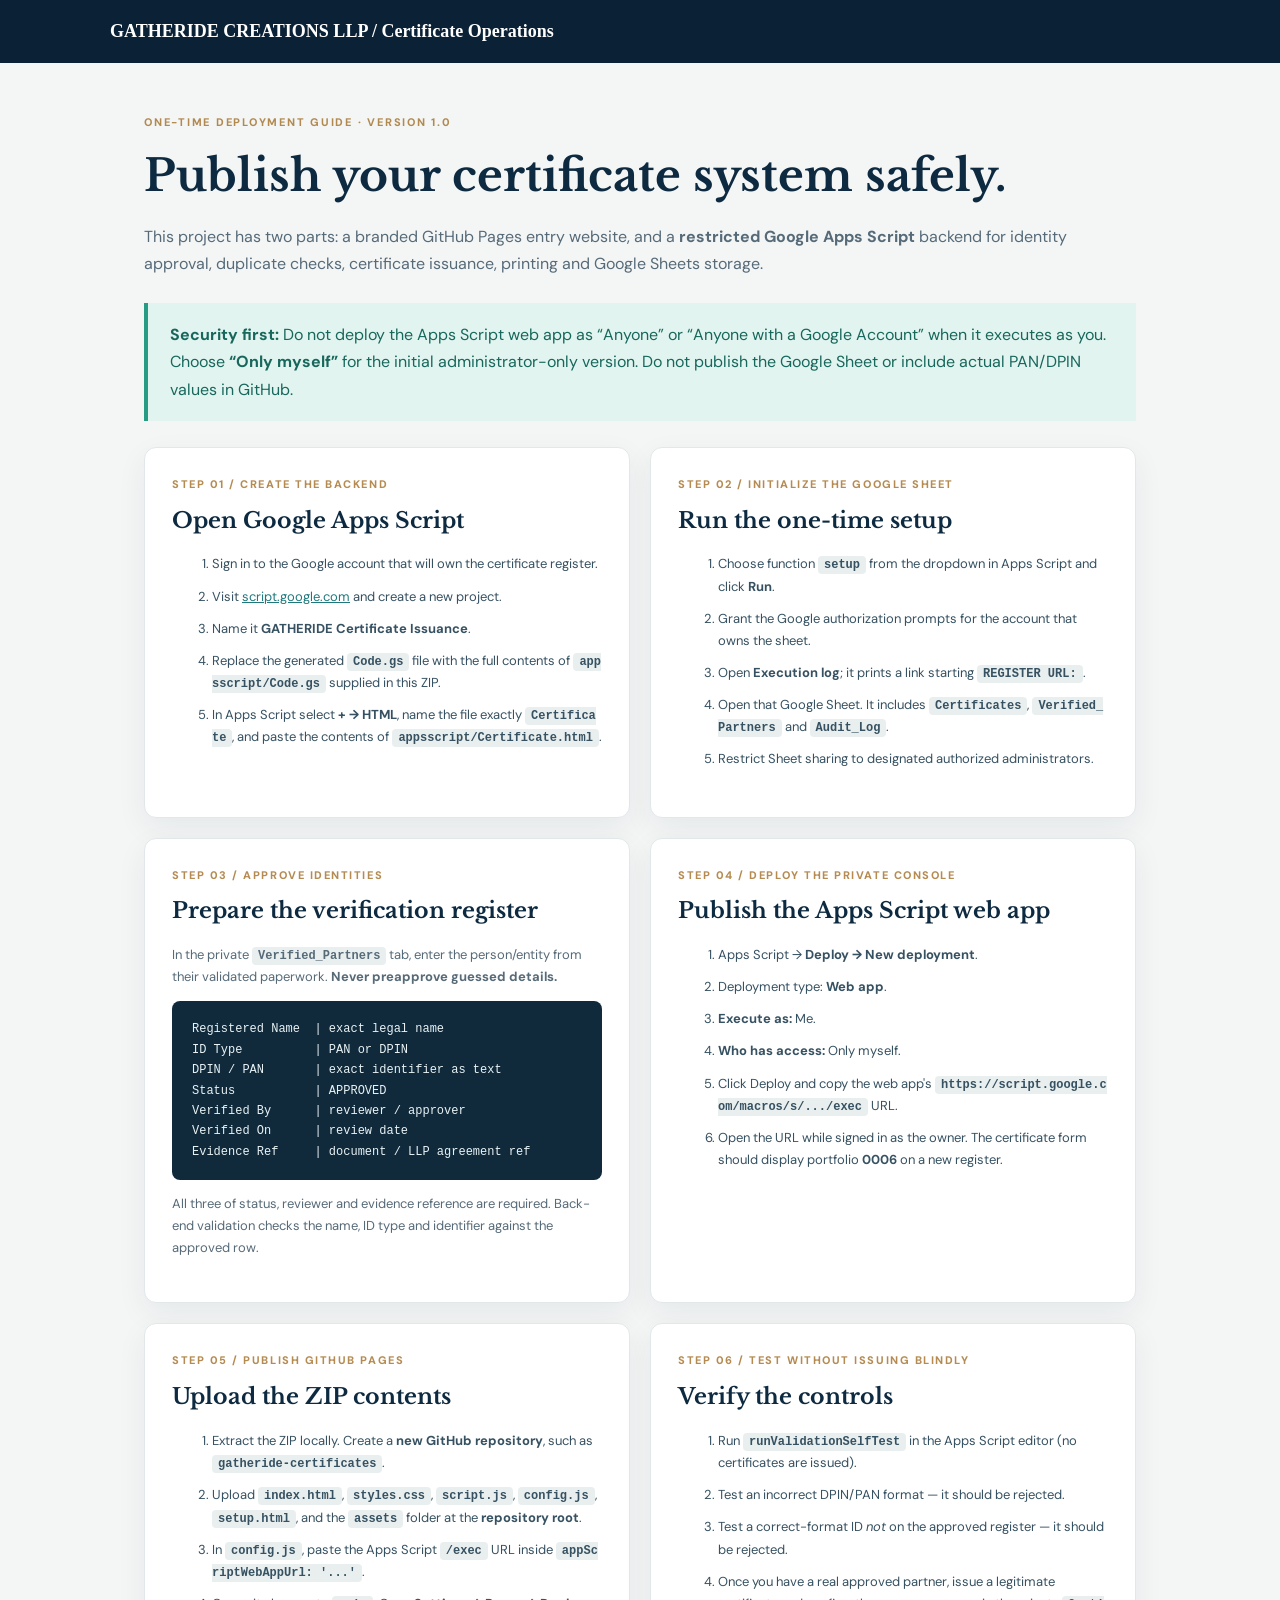
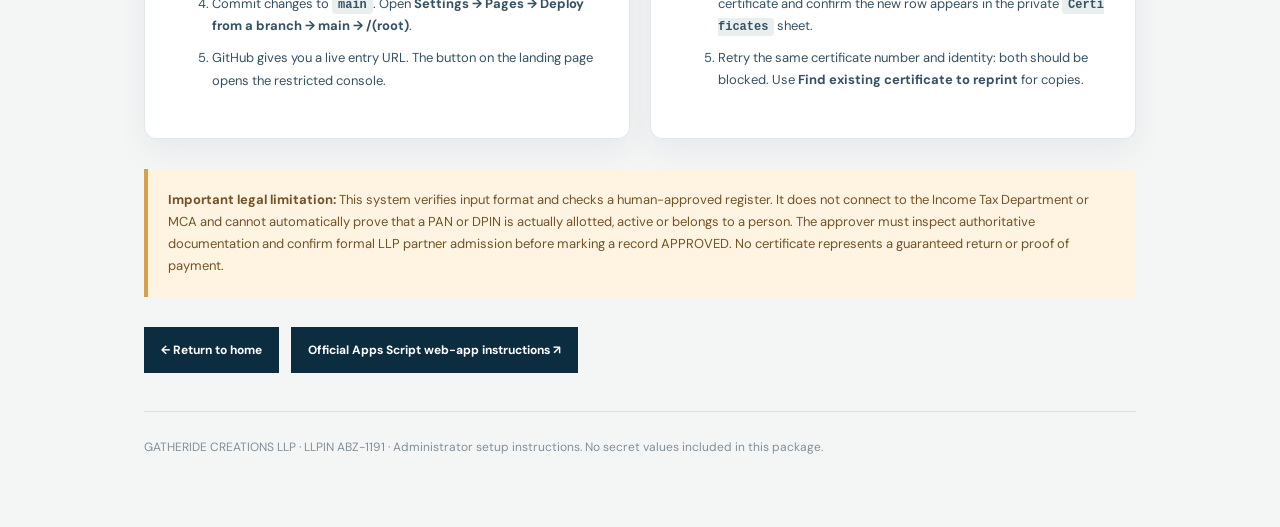
==== setup.html @ e04d756e "fies upload initial commit" ====
<!doctype html>
<html lang="en"><head><meta charset="utf-8"><meta name="viewport" content="width=device-width,initial-scale=1"><meta name="theme-color" content="#0b2236"><title>GATHERIDE | Installation Guide</title><link href="https://fonts.googleapis.com/css2?family=DM+Sans:wght@400;500;600;700;800&family=Libre+Baskerville:wght@400;700&display=swap" rel="stylesheet"><style>
:root{--n:#0b2236;--g:#b28a50}*{box-sizing:border-box}body{font-family:'DM Sans',sans-serif;background:#f4f6f6;color:#183044;margin:0;line-height:1.7}header{background:var(--n);color:#fff;padding:18px max(24px,calc((100% - 1060px)/2))}header a{color:#fff;text-decoration:none;font:700 18px Georgia,serif}main{max-width:1040px;padding:50px 24px 70px;margin:auto}.small{font-size:11px;letter-spacing:.16em;color:var(--g);font-weight:800}h1,h2{font-family:'Libre Baskerville',Georgia,serif;color:#0d2a40}h1{font-size:clamp(30px,4vw,44px);line-height:1.25;margin:16px 0 20px}p{color:#566a78}a{color:#1f797c}.note{padding:18px 22px;background:#e2f4ef;border-left:4px solid #279c85;color:#17675c;margin:26px 0}.steps{display:grid;grid-template-columns:1fr 1fr;gap:20px}.step{padding:27px 27px 30px;border-radius:12px;background:#fff;border:1px solid #e2e8e9;box-shadow:0 10px 30px #091d3310}.num{font-weight:800;color:#b58b52;font-size:11px;letter-spacing:.14em}.step h2{font-size:22px;line-height:1.35;margin-top:12px}.step li{margin-bottom:10px;font-size:13px;color:#365161}.step p{font-size:13px}.step code,code{font:600 12px/1.6 Consolas,monospace;background:#e9efef;border-radius:4px;padding:2px 6px;word-break:break-all}.block{background:#102a3c;color:#e8f2f4;padding:18px 20px;font-family:monospace;border-radius:8px;overflow:auto;white-space:pre-wrap;font-size:12px}.warn{background:#fff4e2;border-left:4px solid #d7a04a;padding:20px;margin-top:30px;color:#725327;font-size:13px}.pills{display:flex;gap:12px;flex-wrap:wrap;margin:30px 0}.pills a{padding:13px 17px;background:#0c2c40;color:white;text-decoration:none;font-size:12px;font-weight:700}.footer{border-top:1px solid #d6dfe1;margin-top:38px;padding-top:25px;color:#80909a;font-size:12px}@media(max-width:750px){.steps{grid-template-columns:1fr}main{padding:32px 20px}h1{font-size:31px}}</style></head><body>
<header><a href="./">GATHERIDE CREATIONS LLP / Certificate Operations</a></header><main>
<div class="small">ONE-TIME DEPLOYMENT GUIDE · VERSION 1.0</div><h1>Publish your certificate system safely.</h1><p>This project has two parts: a branded GitHub Pages entry website, and a <strong>restricted Google Apps Script</strong> backend for identity approval, duplicate checks, certificate issuance, printing and Google Sheets storage.</p>
<div class="note"><strong>Security first:</strong> Do not deploy the Apps Script web app as “Anyone” or “Anyone with a Google Account” when it executes as you. Choose <strong>“Only myself”</strong> for the initial administrator-only version. Do not publish the Google Sheet or include actual PAN/DPIN values in GitHub.</div>
<div class="steps">
<div class="step"><div class="num">STEP 01 / CREATE THE BACKEND</div><h2>Open Google Apps Script</h2><ol><li>Sign in to the Google account that will own the certificate register.</li><li>Visit <a href="https://script.google.com/home/projects/create" target="_blank" rel="noopener">script.google.com</a> and create a new project.</li><li>Name it <strong>GATHERIDE Certificate Issuance</strong>.</li><li>Replace the generated <code>Code.gs</code> file with the full contents of <code>appsscript/Code.gs</code> supplied in this ZIP.</li><li>In Apps Script select <strong>+ → HTML</strong>, name the file exactly <code>Certificate</code>, and paste the contents of <code>appsscript/Certificate.html</code>.</li></ol></div>
<div class="step"><div class="num">STEP 02 / INITIALIZE THE GOOGLE SHEET</div><h2>Run the one-time setup</h2><ol><li>Choose function <code>setup</code> from the dropdown in Apps Script and click <strong>Run</strong>.</li><li>Grant the Google authorization prompts for the account that owns the sheet.</li><li>Open <strong>Execution log</strong>; it prints a link starting <code>REGISTER URL:</code>.</li><li>Open that Google Sheet. It includes <code>Certificates</code>, <code>Verified_Partners</code> and <code>Audit_Log</code>.</li><li>Restrict Sheet sharing to designated authorized administrators.</li></ol></div>
<div class="step"><div class="num">STEP 03 / APPROVE IDENTITIES</div><h2>Prepare the verification register</h2><p>In the private <code>Verified_Partners</code> tab, enter the person/entity from their validated paperwork. <strong>Never preapprove guessed details.</strong></p><div class="block">Registered Name  | exact legal name
ID Type          | PAN or DPIN
DPIN / PAN       | exact identifier as text
Status           | APPROVED
Verified By      | reviewer / approver
Verified On      | review date
Evidence Ref     | document / LLP agreement ref</div><p>All three of status, reviewer and evidence reference are required. Back-end validation checks the name, ID type and identifier against the approved row.</p></div>
<div class="step"><div class="num">STEP 04 / DEPLOY THE PRIVATE CONSOLE</div><h2>Publish the Apps Script web app</h2><ol><li>Apps Script → <strong>Deploy → New deployment</strong>.</li><li>Deployment type: <strong>Web app</strong>.</li><li><strong>Execute as:</strong> Me.</li><li><strong>Who has access:</strong> Only myself.</li><li>Click Deploy and copy the web app's <code>https://script.google.com/macros/s/.../exec</code> URL.</li><li>Open the URL while signed in as the owner. The certificate form should display portfolio <strong>0006</strong> on a new register.</li></ol></div>
<div class="step"><div class="num">STEP 05 / PUBLISH GITHUB PAGES</div><h2>Upload the ZIP contents</h2><ol><li>Extract the ZIP locally. Create a <strong>new GitHub repository</strong>, such as <code>gatheride-certificates</code>.</li><li>Upload <code>index.html</code>, <code>styles.css</code>, <code>script.js</code>, <code>config.js</code>, <code>setup.html</code>, and the <code>assets</code> folder at the <strong>repository root</strong>.</li><li>In <code>config.js</code>, paste the Apps Script <code>/exec</code> URL inside <code>appScriptWebAppUrl: '...'</code>.</li><li>Commit changes to <code>main</code>. Open <strong>Settings → Pages → Deploy from a branch → main → /(root)</strong>.</li><li>GitHub gives you a live entry URL. The button on the landing page opens the restricted console.</li></ol></div>
<div class="step"><div class="num">STEP 06 / TEST WITHOUT ISSUING BLINDLY</div><h2>Verify the controls</h2><ol><li>Run <code>runValidationSelfTest</code> in the Apps Script editor (no certificates are issued).</li><li>Test an incorrect DPIN/PAN format — it should be rejected.</li><li>Test a correct-format ID <em>not</em> on the approved register — it should be rejected.</li><li>Once you have a real approved partner, issue a legitimate certificate and confirm the new row appears in the private <code>Certificates</code> sheet.</li><li>Retry the same certificate number and identity: both should be blocked. Use <strong>Find existing certificate to reprint</strong> for copies.</li></ol></div>
</div>
<div class="warn"><strong>Important legal limitation:</strong> This system verifies input format and checks a human-approved register. It does not connect to the Income Tax Department or MCA and cannot automatically prove that a PAN or DPIN is actually allotted, active or belongs to a person. The approver must inspect authoritative documentation and confirm formal LLP partner admission before marking a record APPROVED. No certificate represents a guaranteed return or proof of payment.</div>
<div class="pills"><a href="./">← Return to home</a><a href="https://developers.google.com/apps-script/guides/web" target="_blank" rel="noopener">Official Apps Script web-app instructions ↗</a></div>
<div class="footer">GATHERIDE CREATIONS LLP · LLPIN ABZ-1191 · Administrator setup instructions. No secret values included in this package.</div>
</main></body></html>
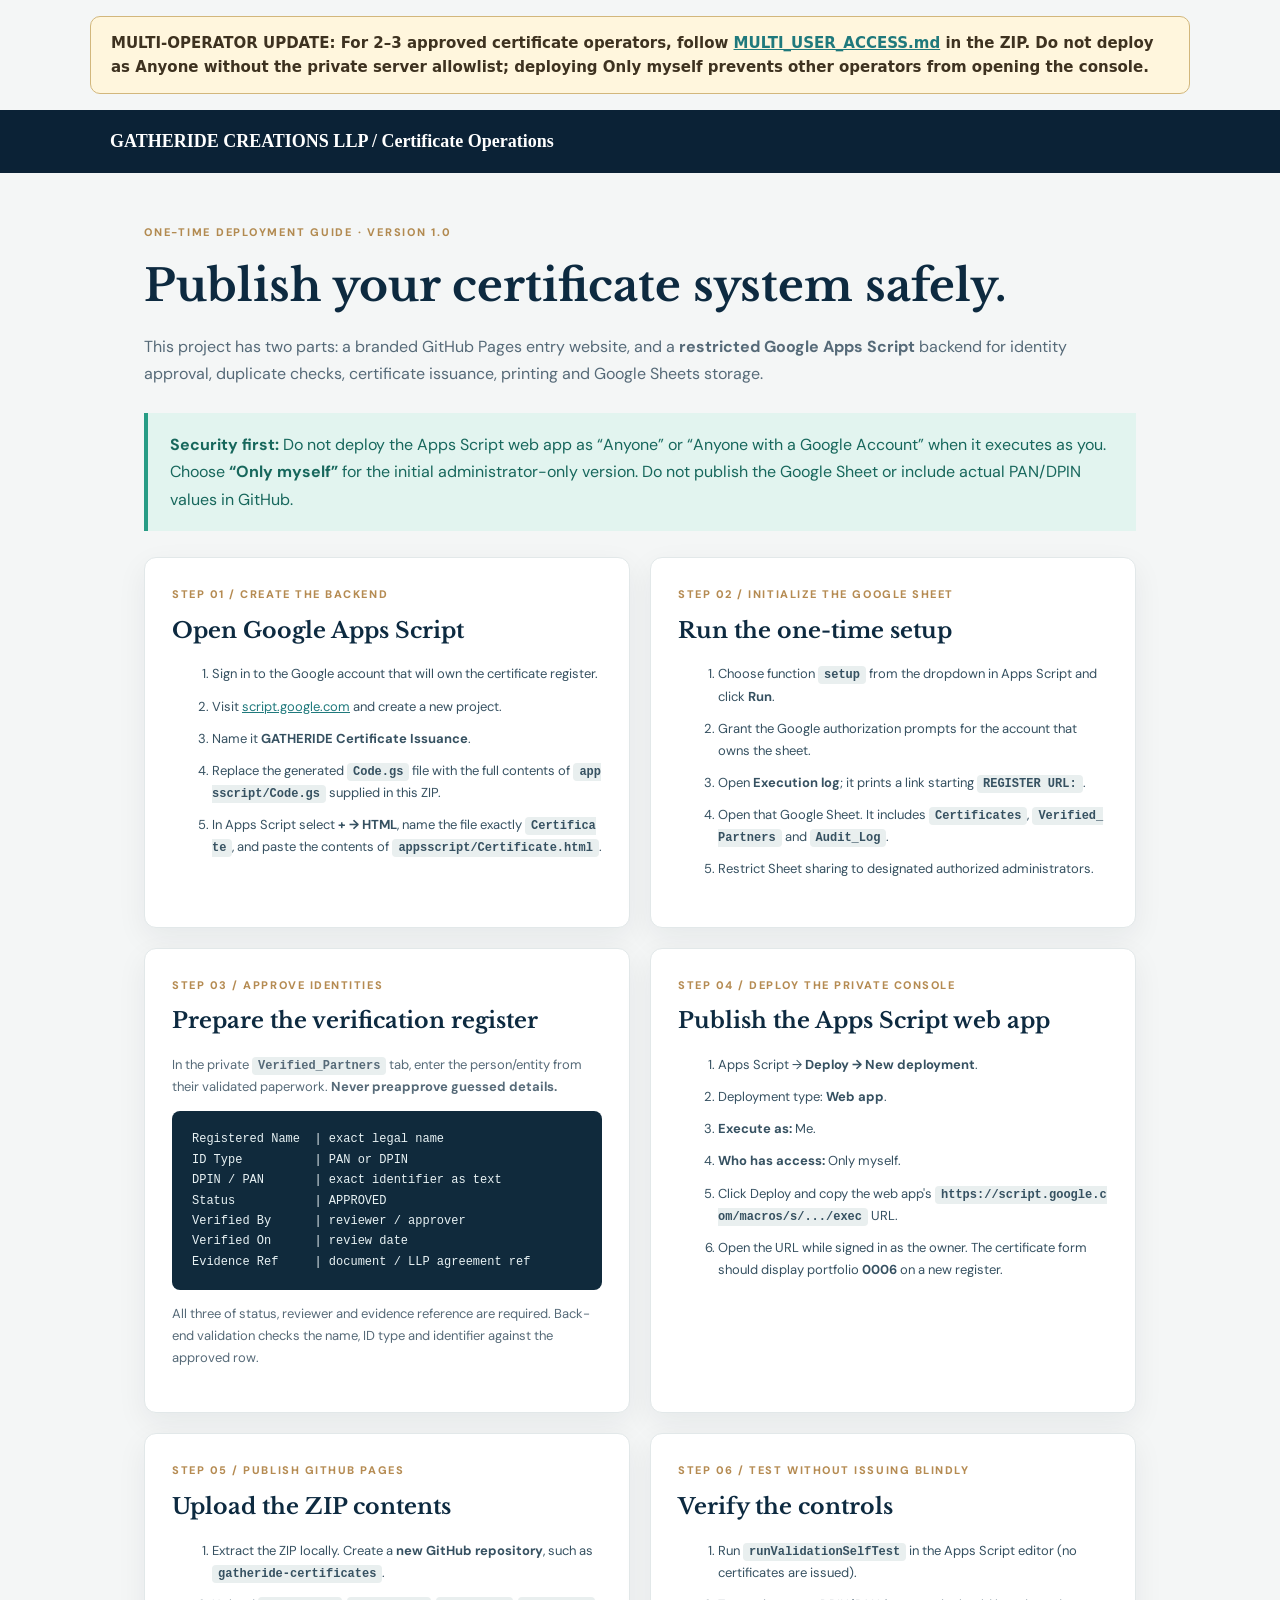
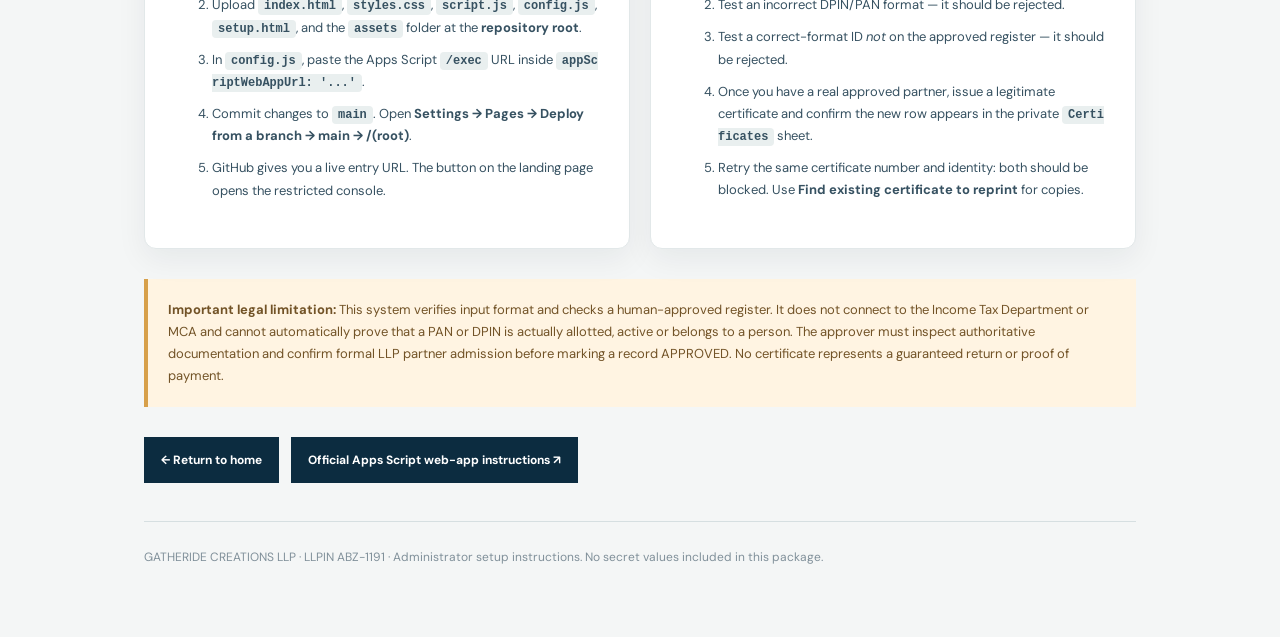
==== commit ddd336df: "multi user addition patch" ====
--- a/setup.html
+++ b/setup.html
@@ -1,6 +1,6 @@
 <!doctype html>
 <html lang="en"><head><meta charset="utf-8"><meta name="viewport" content="width=device-width,initial-scale=1"><meta name="theme-color" content="#0b2236"><title>GATHERIDE | Installation Guide</title><link href="https://fonts.googleapis.com/css2?family=DM+Sans:wght@400;500;600;700;800&family=Libre+Baskerville:wght@400;700&display=swap" rel="stylesheet"><style>
-:root{--n:#0b2236;--g:#b28a50}*{box-sizing:border-box}body{font-family:'DM Sans',sans-serif;background:#f4f6f6;color:#183044;margin:0;line-height:1.7}header{background:var(--n);color:#fff;padding:18px max(24px,calc((100% - 1060px)/2))}header a{color:#fff;text-decoration:none;font:700 18px Georgia,serif}main{max-width:1040px;padding:50px 24px 70px;margin:auto}.small{font-size:11px;letter-spacing:.16em;color:var(--g);font-weight:800}h1,h2{font-family:'Libre Baskerville',Georgia,serif;color:#0d2a40}h1{font-size:clamp(30px,4vw,44px);line-height:1.25;margin:16px 0 20px}p{color:#566a78}a{color:#1f797c}.note{padding:18px 22px;background:#e2f4ef;border-left:4px solid #279c85;color:#17675c;margin:26px 0}.steps{display:grid;grid-template-columns:1fr 1fr;gap:20px}.step{padding:27px 27px 30px;border-radius:12px;background:#fff;border:1px solid #e2e8e9;box-shadow:0 10px 30px #091d3310}.num{font-weight:800;color:#b58b52;font-size:11px;letter-spacing:.14em}.step h2{font-size:22px;line-height:1.35;margin-top:12px}.step li{margin-bottom:10px;font-size:13px;color:#365161}.step p{font-size:13px}.step code,code{font:600 12px/1.6 Consolas,monospace;background:#e9efef;border-radius:4px;padding:2px 6px;word-break:break-all}.block{background:#102a3c;color:#e8f2f4;padding:18px 20px;font-family:monospace;border-radius:8px;overflow:auto;white-space:pre-wrap;font-size:12px}.warn{background:#fff4e2;border-left:4px solid #d7a04a;padding:20px;margin-top:30px;color:#725327;font-size:13px}.pills{display:flex;gap:12px;flex-wrap:wrap;margin:30px 0}.pills a{padding:13px 17px;background:#0c2c40;color:white;text-decoration:none;font-size:12px;font-weight:700}.footer{border-top:1px solid #d6dfe1;margin-top:38px;padding-top:25px;color:#80909a;font-size:12px}@media(max-width:750px){.steps{grid-template-columns:1fr}main{padding:32px 20px}h1{font-size:31px}}</style></head><body>
+:root{--n:#0b2236;--g:#b28a50}*{box-sizing:border-box}body{font-family:'DM Sans',sans-serif;background:#f4f6f6;color:#183044;margin:0;line-height:1.7}header{background:var(--n);color:#fff;padding:18px max(24px,calc((100% - 1060px)/2))}header a{color:#fff;text-decoration:none;font:700 18px Georgia,serif}main{max-width:1040px;padding:50px 24px 70px;margin:auto}.small{font-size:11px;letter-spacing:.16em;color:var(--g);font-weight:800}h1,h2{font-family:'Libre Baskerville',Georgia,serif;color:#0d2a40}h1{font-size:clamp(30px,4vw,44px);line-height:1.25;margin:16px 0 20px}p{color:#566a78}a{color:#1f797c}.note{padding:18px 22px;background:#e2f4ef;border-left:4px solid #279c85;color:#17675c;margin:26px 0}.steps{display:grid;grid-template-columns:1fr 1fr;gap:20px}.step{padding:27px 27px 30px;border-radius:12px;background:#fff;border:1px solid #e2e8e9;box-shadow:0 10px 30px #091d3310}.num{font-weight:800;color:#b58b52;font-size:11px;letter-spacing:.14em}.step h2{font-size:22px;line-height:1.35;margin-top:12px}.step li{margin-bottom:10px;font-size:13px;color:#365161}.step p{font-size:13px}.step code,code{font:600 12px/1.6 Consolas,monospace;background:#e9efef;border-radius:4px;padding:2px 6px;word-break:break-all}.block{background:#102a3c;color:#e8f2f4;padding:18px 20px;font-family:monospace;border-radius:8px;overflow:auto;white-space:pre-wrap;font-size:12px}.warn{background:#fff4e2;border-left:4px solid #d7a04a;padding:20px;margin-top:30px;color:#725327;font-size:13px}.pills{display:flex;gap:12px;flex-wrap:wrap;margin:30px 0}.pills a{padding:13px 17px;background:#0c2c40;color:white;text-decoration:none;font-size:12px;font-weight:700}.footer{border-top:1px solid #d6dfe1;margin-top:38px;padding-top:25px;color:#80909a;font-size:12px}@media(max-width:750px){.steps{grid-template-columns:1fr}main{padding:32px 20px}h1{font-size:31px}}</style></head><body><div style="max-width:1100px;margin:16px auto;padding:14px 20px;border:1px solid #d2b77c;border-radius:10px;background:#fff6dd;color:#3e3220;font:600 15px/1.6 system-ui">MULTI-OPERATOR UPDATE: For 2–3 approved certificate operators, follow <a href="MULTI_USER_ACCESS.md">MULTI_USER_ACCESS.md</a> in the ZIP. Do not deploy as Anyone without the private server allowlist; deploying Only myself prevents other operators from opening the console.</div>
 <header><a href="./">GATHERIDE CREATIONS LLP / Certificate Operations</a></header><main>
 <div class="small">ONE-TIME DEPLOYMENT GUIDE · VERSION 1.0</div><h1>Publish your certificate system safely.</h1><p>This project has two parts: a branded GitHub Pages entry website, and a <strong>restricted Google Apps Script</strong> backend for identity approval, duplicate checks, certificate issuance, printing and Google Sheets storage.</p>
 <div class="note"><strong>Security first:</strong> Do not deploy the Apps Script web app as “Anyone” or “Anyone with a Google Account” when it executes as you. Choose <strong>“Only myself”</strong> for the initial administrator-only version. Do not publish the Google Sheet or include actual PAN/DPIN values in GitHub.</div>
